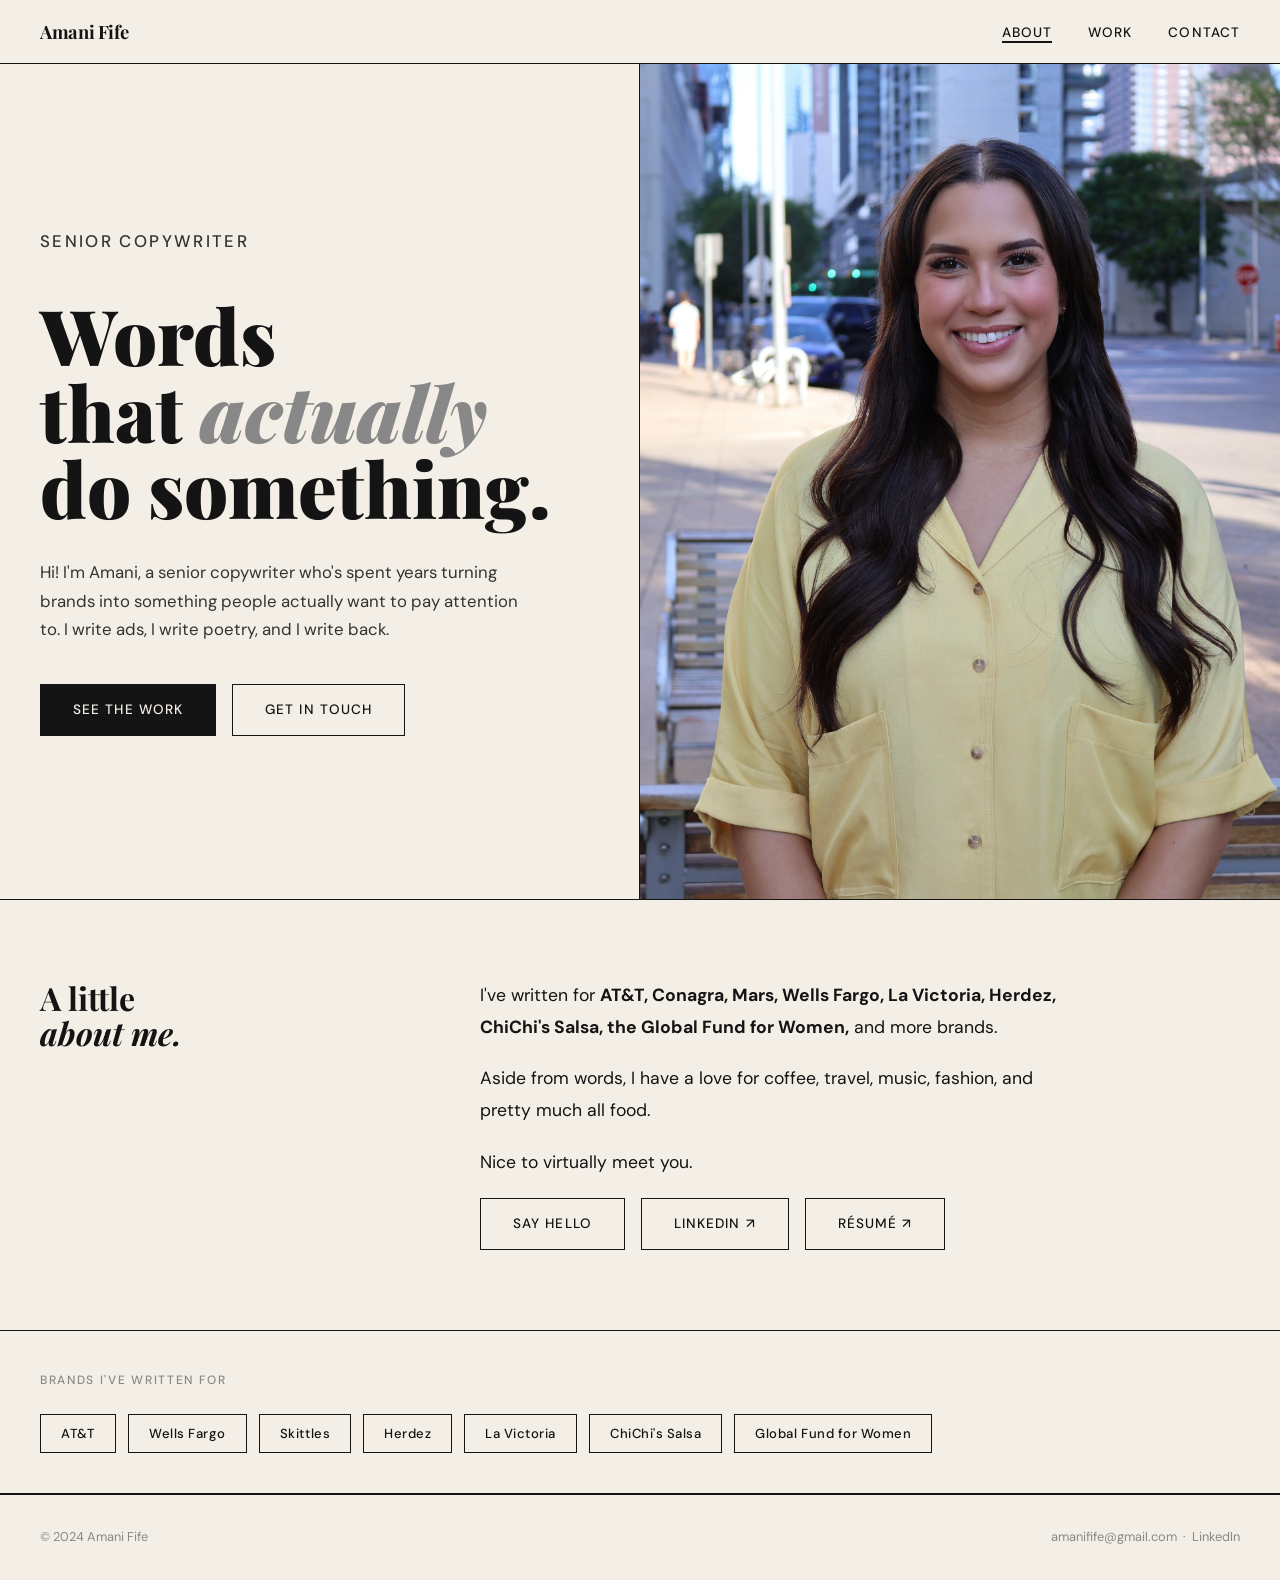
==== index.html @ e17ef288 "Add AT&T to brand list in about section Co-Authored-By: Claude Sonnet 4.6 <noreply@anthropic.com>" ====
<!DOCTYPE html>
<html lang="en">
<head>
  <meta charset="UTF-8" />
  <meta name="viewport" content="width=device-width, initial-scale=1.0" />
  <title>Amani Fife — Senior Copywriter</title>
  <meta name="description" content="Amani Fife is a senior copywriter who's written for brands like AT&T, Mars Wrigley, Wells Fargo, and more." />
  <link rel="icon" href="favicon.svg" type="image/svg+xml" />
  <link rel="stylesheet" href="style.css" />
</head>
<body>

  <!-- NAV -->
  <nav>
    <a href="index.html" class="nav-logo">Amani Fife</a>
    <ul class="nav-links">
      <li><a href="index.html" class="active">About</a></li>
      <li><a href="work.html">Work</a></li>
      <li><a href="contact.html">Contact</a></li>
    </ul>
  </nav>

  <main class="page">

    <!-- HERO -->
    <section class="home-hero">
      <div class="home-hero-text">
        <p class="eyebrow">Senior Copywriter</p>
        <h1>
          Words<br/>
          that <em>actually</em><br/>
          do something.
        </h1>
        <p>
          Hi! I'm Amani, a senior copywriter who's spent years turning brands into something people actually want to pay attention to. I write ads, I write poetry, and I write back.
        </p>
        <div style="display:flex; gap:16px; flex-wrap:wrap;">
          <a href="work.html" class="btn btn-fill">See the work</a>
          <a href="contact.html" class="btn">Get in touch</a>
        </div>
      </div>
      <div class="home-hero-image">
        <img src="photo.jpeg" alt="Amani Fife" />
      </div>
    </section>

    <!-- ABOUT -->
    <section class="home-about">
      <div>
        <h2 class="home-about-label">A little<br/><em>about me.</em></h2>
      </div>
      <div class="home-about-body">
        <p>
          I've written for <strong>AT&T, Conagra, Mars, Wells Fargo, La Victoria, Herdez, ChiChi's Salsa, the Global Fund for Women,</strong> and more brands.
        </p>
        <p>
          Aside from words, I have a love for coffee, travel, music, fashion, and pretty much all food.
        </p>
        <p>
          Nice to virtually meet you.
        </p>
        <div style="display:flex; gap:16px; flex-wrap:wrap; margin-top: 8px;">
          <a href="contact.html" class="btn">Say hello</a>
          <a href="https://www.linkedin.com/in/amanifife/" target="_blank" rel="noopener" class="btn">LinkedIn ↗</a>
          <a href="images/resume.pdf" target="_blank" rel="noopener" class="btn">Résumé ↗</a>
        </div>
      </div>
    </section>

    <!-- CLIENTS STRIP -->
    <section class="clients-strip">
      <p class="eyebrow">Brands I've written for</p>
      <div class="clients-list">
        <a href="att.html" class="client-tag">AT&T</a>
        <a href="wellsfargo-mortgage.html" class="client-tag">Wells Fargo</a>
        <a href="skittles.html" class="client-tag">Skittles</a>
        <a href="herdez.html" class="client-tag">Herdez</a>
        <a href="lavictoria.html" class="client-tag">La Victoria</a>
        <a href="chichis.html" class="client-tag">ChiChi's Salsa</a>
        <a href="globalfund.html" class="client-tag">Global Fund for Women</a>
      </div>
    </section>

  </main>

  <!-- FOOTER -->
  <footer>
    <span>© 2024 Amani Fife</span>
    <span>
      <a href="mailto:amanifife@gmail.com">amanifife@gmail.com</a>
      &nbsp;·&nbsp;
      <a href="https://www.linkedin.com/in/amanifife/" target="_blank" rel="noopener">LinkedIn</a>
    </span>
  </footer>

</body>
</html>
---- style.css ----
/* ============================================
   AMANI FIFE — amani-fife.github.io
   Editorial portfolio stylesheet
   ============================================ */

@import url('https://fonts.googleapis.com/css2?family=Playfair+Display:ital,wght@0,400;0,700;0,900;1,400;1,700&family=DM+Sans:wght@300;400;500&display=swap');

/* --- Variables --- */
:root {
  --cream: #F4EFE6;
  --black: #141414;
  --accent: #E8449A;       /* barbie pink — the pop */
  --accent-dark: #B5307A;
  --muted: #888;
  --serif: 'Playfair Display', Georgia, serif;
  --sans: 'DM Sans', system-ui, sans-serif;
  --nav-height: 64px;
}

/* --- Reset --- */
*, *::before, *::after { box-sizing: border-box; margin: 0; padding: 0; }

html { scroll-behavior: smooth; }

body {
  font-family: var(--sans);
  background: var(--cream);
  color: var(--black);
  font-size: 16px;
  line-height: 1.6;
  -webkit-font-smoothing: antialiased;
}

img { max-width: 100%; display: block; }
a { color: inherit; text-decoration: none; }

/* --- Nav --- */
nav {
  position: fixed;
  top: 0; left: 0; right: 0;
  height: var(--nav-height);
  display: flex;
  align-items: center;
  justify-content: space-between;
  padding: 0 40px;
  background: var(--cream);
  border-bottom: 1.5px solid var(--black);
  z-index: 100;
}

.nav-logo {
  font-family: var(--serif);
  font-size: 1.15rem;
  font-weight: 700;
  letter-spacing: -0.02em;
}

.nav-links {
  display: flex;
  gap: 36px;
  list-style: none;
}

.nav-links a {
  font-size: 0.85rem;
  font-weight: 500;
  letter-spacing: 0.08em;
  text-transform: uppercase;
  position: relative;
  padding-bottom: 2px;
  transition: color 0.2s;
}

.nav-links a::after {
  content: '';
  position: absolute;
  bottom: 0; left: 0;
  width: 0; height: 1.5px;
  background: var(--black);
  transition: width 0.25s ease;
}

.nav-links a:hover::after,
.nav-links a.active::after { width: 100%; }

/* --- Page wrapper --- */
.page {
  padding-top: var(--nav-height);
  min-height: 100vh;
}

/* --- Typography --- */
h1, h2, h3 { font-family: var(--serif); line-height: 1.1; }

.eyebrow {
  font-size: 0.75rem;
  font-weight: 500;
  letter-spacing: 0.14em;
  text-transform: uppercase;
  color: var(--muted);
  margin-bottom: 16px;
}

/* --- Accent pill / tag --- */
.pill {
  display: inline-block;
  background: var(--accent);
  color: var(--black);
  padding: 4px 14px;
  border-radius: 100px;
  font-size: 0.78rem;
  font-weight: 500;
  letter-spacing: 0.06em;
  text-transform: uppercase;
}

/* --- Buttons --- */
.btn {
  display: inline-block;
  padding: 14px 32px;
  font-family: var(--sans);
  font-size: 0.85rem;
  font-weight: 500;
  letter-spacing: 0.08em;
  text-transform: uppercase;
  border: 1.5px solid var(--black);
  background: transparent;
  cursor: pointer;
  transition: background 0.2s, color 0.2s;
}
.btn:hover { background: var(--black); color: var(--cream); }

.btn-fill {
  background: var(--black);
  color: var(--cream);
}
.btn-fill:hover { background: var(--accent); color: var(--black); border-color: var(--accent); }

/* --- Divider --- */
hr {
  border: none;
  border-top: 1.5px solid var(--black);
  margin: 0;
}

/* --- Footer --- */
footer {
  border-top: 1.5px solid var(--black);
  padding: 32px 40px;
  display: flex;
  align-items: center;
  justify-content: space-between;
  font-size: 0.8rem;
  color: var(--muted);
}

footer a { transition: color 0.2s; }
footer a:hover { color: var(--black); }

/* ============================================
   HOME / ABOUT
   ============================================ */

.home-hero {
  display: grid;
  grid-template-columns: 1fr 1fr;
  min-height: calc(100vh - var(--nav-height));
  border-bottom: 1.5px solid var(--black);
}

.home-hero-text {
  padding: 80px 60px 80px 40px;
  display: flex;
  flex-direction: column;
  justify-content: center;
  border-right: 1.5px solid var(--black);
}

.home-hero-text h1 {
  font-size: clamp(3.5rem, 6vw, 6rem);
  font-weight: 900;
  line-height: 1;
  margin-bottom: 32px;
}

.home-hero-text h1 em {
  font-style: italic;
  color: var(--muted);
}

.home-hero-text p {
  font-size: 1.05rem;
  line-height: 1.7;
  max-width: 480px;
  margin-bottom: 40px;
  color: #333;
}

.home-hero-image {
  background: var(--black);
  position: relative;
  overflow: hidden;
}

.home-hero-image img {
  width: 100%;
  height: 100%;
  object-fit: cover;
  opacity: 1;
}

.home-hero-image-placeholder {
  width: 100%;
  height: 100%;
  min-height: 500px;
  display: flex;
  flex-direction: column;
  align-items: center;
  justify-content: center;
  color: rgba(255,255,255,0.25);
  font-family: var(--serif);
  font-style: italic;
  font-size: 1.1rem;
  gap: 12px;
}

.home-about {
  display: grid;
  grid-template-columns: 1fr 2fr;
  padding: 80px 40px;
  gap: 60px;
  border-bottom: 1.5px solid var(--black);
}

.home-about-label {
  font-family: var(--serif);
  font-size: 2rem;
  font-weight: 700;
}

.home-about-body p {
  font-size: 1.1rem;
  line-height: 1.8;
  margin-bottom: 20px;
  max-width: 600px;
}

.clients-strip {
  padding: 40px;
  border-bottom: 1.5px solid var(--black);
}

.clients-strip .eyebrow { margin-bottom: 24px; }

.clients-list {
  display: flex;
  flex-wrap: wrap;
  gap: 12px;
}

.client-tag {
  padding: 8px 20px;
  border: 1.5px solid var(--black);
  font-size: 0.82rem;
  font-weight: 500;
  letter-spacing: 0.04em;
  transition: background 0.2s, color 0.2s;
  text-decoration: none;
  color: inherit;
}

.client-tag:hover {
  background: var(--accent);
  border-color: var(--accent);
}

/* ============================================
   WORK / PORTFOLIO
   ============================================ */

.work-header {
  padding: 80px 40px 60px;
  border-bottom: 1.5px solid var(--black);
}

.work-header h1 {
  font-size: clamp(3rem, 6vw, 7rem);
  font-weight: 900;
  line-height: 1;
}

.work-header h1 span {
  display: block;
  font-style: italic;
  font-weight: 400;
  color: var(--muted);
}

.work-grid {
  display: grid;
  grid-template-columns: 1fr 1fr;
}

.work-item {
  border-bottom: 1.5px solid var(--black);
  border-right: 1.5px solid var(--black);
  overflow: hidden;
  position: relative;
  cursor: pointer;
  background: var(--black);
  min-height: 340px;
  display: flex;
  flex-direction: column;
  justify-content: flex-end;
  padding: 32px;
}

.work-item:nth-child(even) { border-right: none; }

.work-item-bg {
  position: absolute;
  inset: 0;
  background-size: cover;
  background-position: center;
  opacity: 0.4;
  transition: opacity 0.4s ease, transform 0.5s ease;
}

.work-item:hover .work-item-bg {
  opacity: 0.6;
  transform: scale(1.04);
}

.work-item-content {
  position: relative;
  z-index: 2;
}

.work-item-number {
  font-size: 0.72rem;
  letter-spacing: 0.12em;
  text-transform: uppercase;
  color: rgba(255,255,255,0.4);
  margin-bottom: 8px;
}

.work-item h2 {
  font-size: 1.8rem;
  color: var(--cream);
  line-height: 1.1;
  margin-bottom: 8px;
}

.work-item p {
  font-size: 0.85rem;
  color: rgba(255,255,255,0.6);
  letter-spacing: 0.04em;
  text-transform: uppercase;
  font-weight: 500;
}

.work-item .work-arrow {
  position: absolute;
  top: 24px;
  right: 28px;
  font-size: 1.5rem;
  color: rgba(255,255,255,0.3);
  transition: color 0.3s, transform 0.3s;
  z-index: 2;
}

.work-item:hover .work-arrow {
  color: var(--accent);
  transform: translate(4px, -4px);
}

/* Video tiles */
.work-item-video-bg {
  position: absolute;
  inset: 0;
  width: 100%;
  height: 100%;
  object-fit: cover;
  opacity: 0.4;
  transition: opacity 0.4s ease;
}

.work-item-video:hover .work-item-video-bg {
  opacity: 0.7;
}

/* ============================================
   POETRY
   ============================================ */

.poetry-header {
  display: grid;
  grid-template-columns: 1fr 1fr;
  border-bottom: 1.5px solid var(--black);
}

.poetry-header-text {
  padding: 80px 60px 80px 40px;
  border-right: 1.5px solid var(--black);
  display: flex;
  flex-direction: column;
  justify-content: center;
}

.poetry-header-text h1 {
  font-size: clamp(3rem, 5vw, 5.5rem);
  font-weight: 900;
  font-style: italic;
  line-height: 1.05;
  margin-bottom: 24px;
}

.poetry-header-text p {
  font-size: 1rem;
  color: #555;
  line-height: 1.7;
  max-width: 400px;
}

.poetry-header-quote {
  padding: 80px 40px;
  display: flex;
  align-items: center;
  justify-content: center;
  background: var(--black);
  color: var(--cream);
}

.poetry-header-quote blockquote {
  font-family: var(--serif);
  font-style: italic;
  font-size: clamp(1.3rem, 2.5vw, 2rem);
  line-height: 1.5;
  max-width: 400px;
}

.poetry-header-quote cite {
  display: block;
  margin-top: 24px;
  font-family: var(--sans);
  font-style: normal;
  font-size: 0.8rem;
  letter-spacing: 0.1em;
  text-transform: uppercase;
  color: var(--accent);
}

.poetry-placeholder {
  padding: 100px 40px;
  text-align: center;
  border-bottom: 1.5px solid var(--black);
}

.poetry-placeholder .big-text {
  font-family: var(--serif);
  font-size: clamp(1.5rem, 4vw, 3.5rem);
  font-style: italic;
  line-height: 1.4;
  max-width: 700px;
  margin: 0 auto 40px;
  color: #555;
}

.poetry-coming-soon {
  display: flex;
  flex-direction: column;
  align-items: center;
  gap: 16px;
}

.poetry-lines {
  display: grid;
  grid-template-columns: repeat(3, 1fr);
  border-top: 1.5px solid var(--black);
}

.poetry-line-item {
  padding: 60px 40px;
  border-right: 1.5px solid var(--black);
  border-bottom: 1.5px solid var(--black);
}

.poetry-line-item:nth-child(3n) { border-right: none; }

.poetry-line-item .line-num {
  font-size: 3rem;
  font-family: var(--serif);
  font-weight: 900;
  color: var(--accent);
  line-height: 1;
  margin-bottom: 16px;
}

.poetry-line-item p {
  font-family: var(--serif);
  font-style: italic;
  font-size: 1.1rem;
  color: #666;
}

/* ============================================
   CONTACT
   ============================================ */

.contact-hero {
  padding: 100px 40px;
  border-bottom: 1.5px solid var(--black);
  display: flex;
  flex-direction: column;
  align-items: flex-start;
  gap: 32px;
}

.contact-hero h1 {
  font-size: clamp(3rem, 7vw, 8rem);
  font-weight: 900;
  line-height: 0.95;
  max-width: 900px;
}

.contact-hero h1 em {
  font-style: italic;
  color: var(--muted);
}

.contact-links {
  display: grid;
  grid-template-columns: 1fr 1fr;
  border-top: 1.5px solid var(--black);
}

.contact-link-item {
  padding: 60px 40px;
  border-right: 1.5px solid var(--black);
  border-bottom: 1.5px solid var(--black);
  display: flex;
  flex-direction: column;
  justify-content: space-between;
  gap: 40px;
  transition: background 0.2s;
}

.contact-link-item:nth-child(even) { border-right: none; }
.contact-link-item:hover { background: var(--accent); }

.contact-link-item .eyebrow { margin-bottom: 0; }

.contact-link-item h2 {
  font-size: 2rem;
  font-weight: 700;
  word-break: break-all;
}

.contact-link-arrow {
  font-size: 2rem;
  align-self: flex-end;
  transition: transform 0.3s;
}

.contact-link-item:hover .contact-link-arrow {
  transform: translate(6px, -6px);
}

/* ============================================
   RESPONSIVE
   ============================================ */

@media (max-width: 768px) {
  nav { padding: 0 20px; }
  .nav-links { gap: 20px; }

  .home-hero,
  .home-about,
  .poetry-header,
  .contact-links,
  .work-grid,
  .poetry-lines { grid-template-columns: 1fr; }

  .home-hero-text { padding: 60px 20px; }
  .home-hero-text h1 { font-size: 3.5rem; }
  .home-hero-image { min-height: 320px; }
  .home-hero-image-placeholder { min-height: 320px; }
  .home-about { padding: 60px 20px; }
  .clients-strip { padding: 40px 20px; }

  .work-header { padding: 60px 20px 40px; }
  .work-item { border-right: none; min-height: 280px; }
  .work-item:nth-child(even) { border-right: none; }

  .poetry-header-text { padding: 60px 20px; border-right: none; }
  .poetry-header-quote { padding: 60px 20px; }
  .poetry-lines { grid-template-columns: 1fr; }
  .poetry-line-item { border-right: none; }
  .poetry-placeholder { padding: 60px 20px; }

  .contact-hero { padding: 60px 20px; }
  .contact-link-item { border-right: none; padding: 40px 20px; }

  footer { padding: 24px 20px; flex-direction: column; gap: 12px; text-align: center; }
}
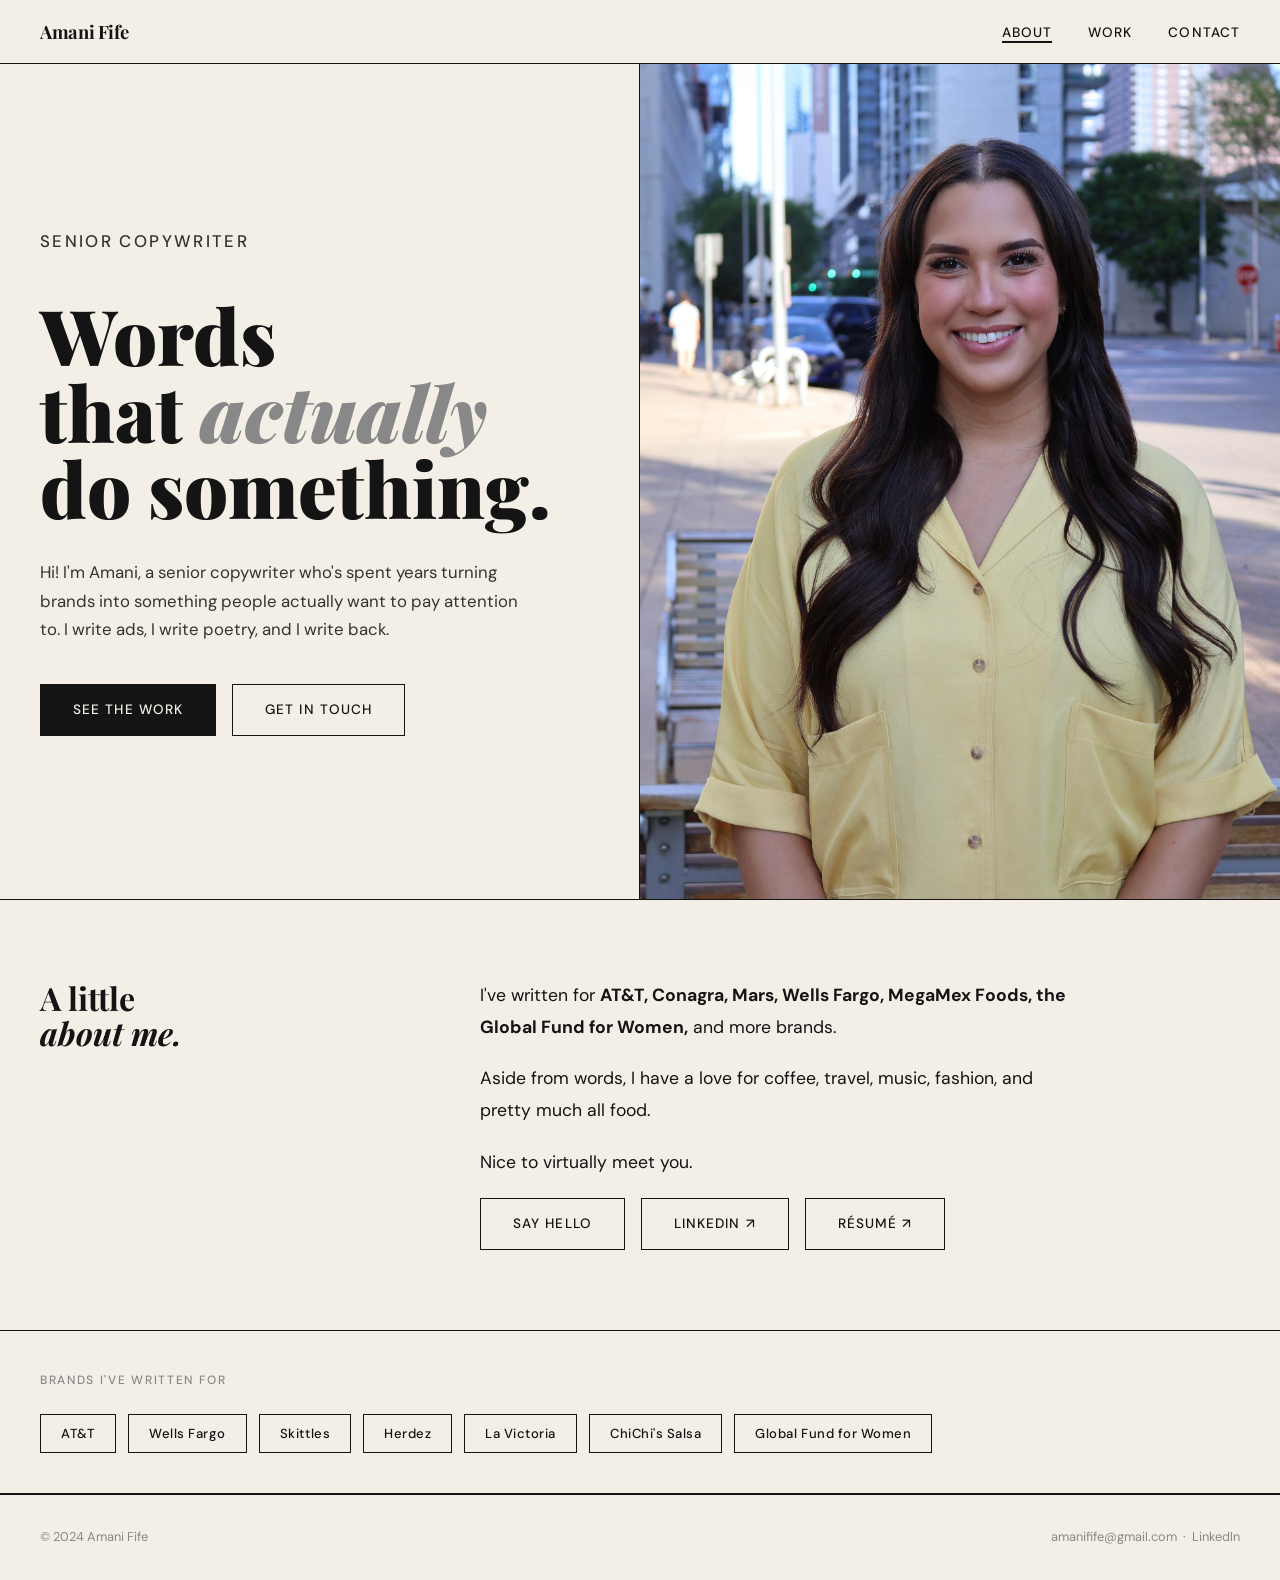
==== commit 68ca3786: "Update brand list in about section Co-Authored-By: Claude Sonnet 4.6 <noreply@anthropic.com>" ====
--- a/index.html
+++ b/index.html
@@ -51,7 +51,7 @@
       </div>
       <div class="home-about-body">
         <p>
-          I've written for <strong>AT&T, Conagra, Mars, Wells Fargo, La Victoria, Herdez, ChiChi's Salsa, the Global Fund for Women,</strong> and more brands.
+          I've written for <strong>AT&T, Conagra, Mars, Wells Fargo, MegaMex Foods, the Global Fund for Women,</strong> and more brands.
         </p>
         <p>
           Aside from words, I have a love for coffee, travel, music, fashion, and pretty much all food.
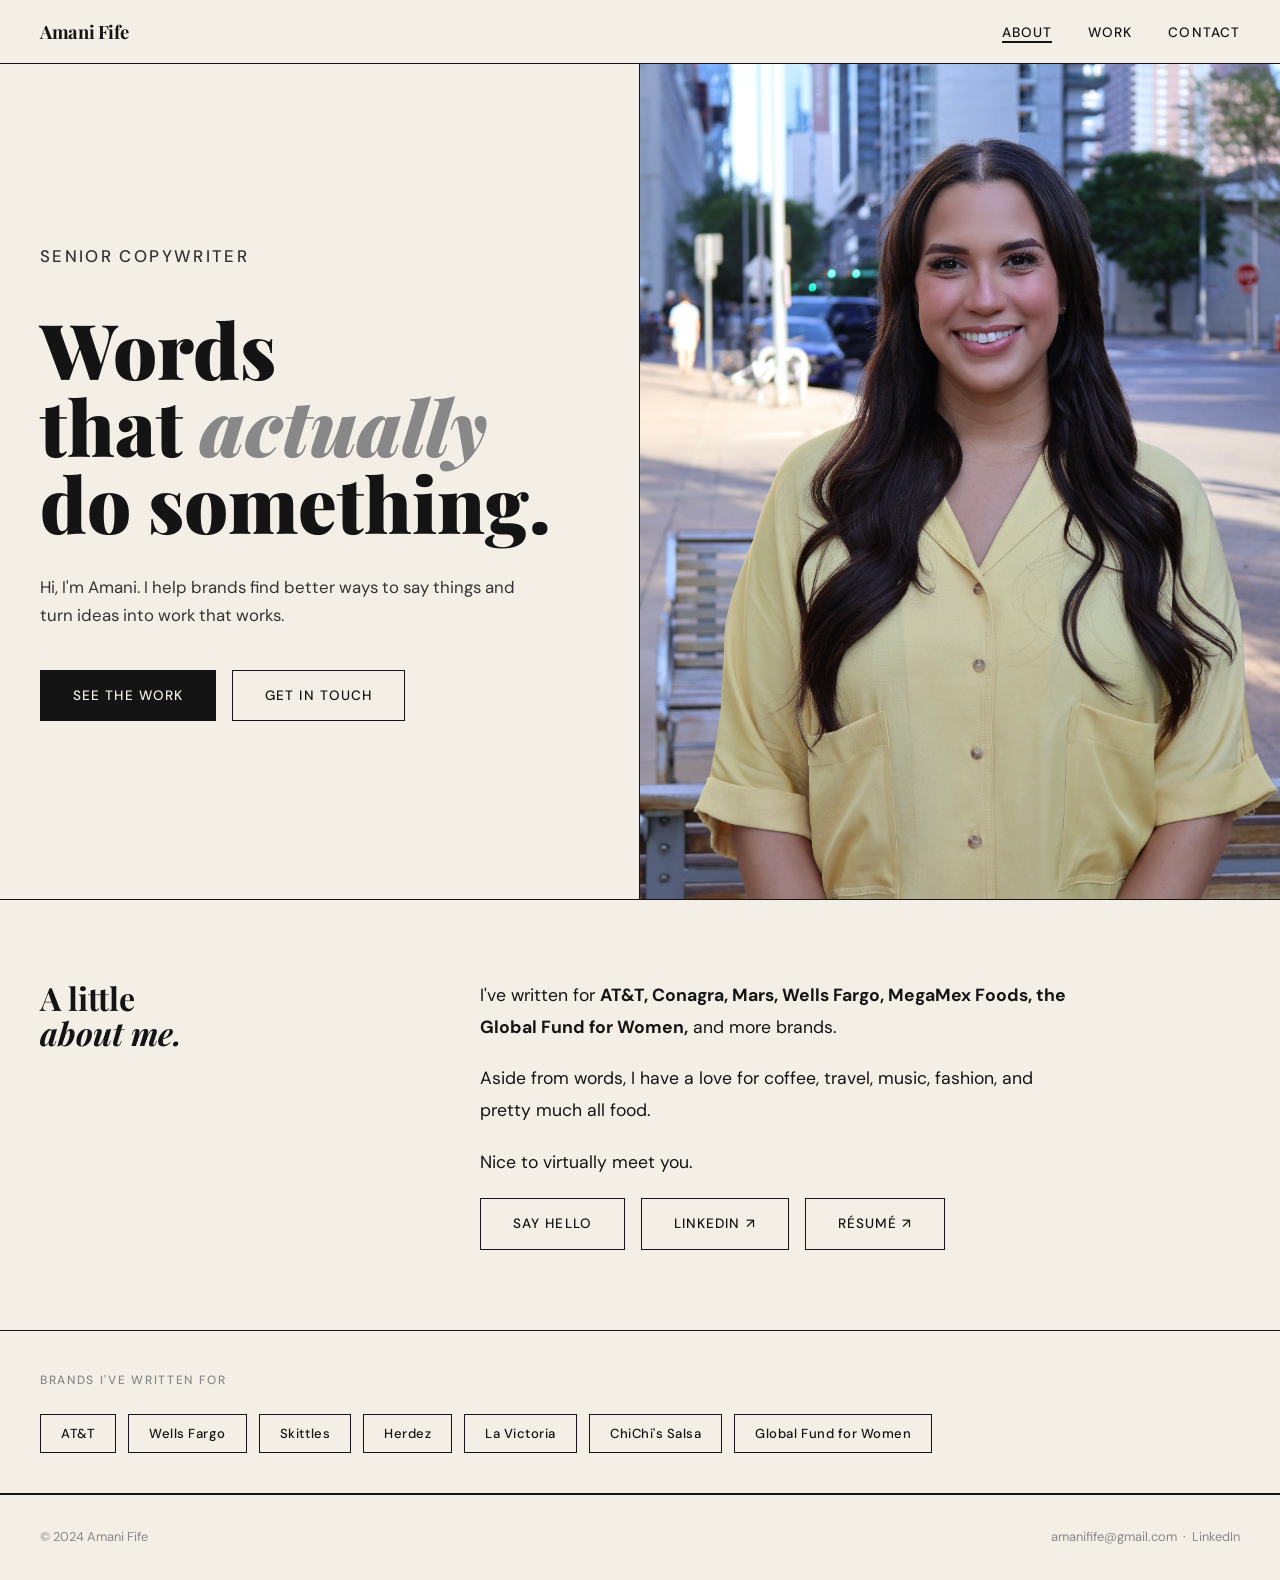
==== commit 8d06fa1e: "Update hero bio copy Co-Authored-By: Claude Sonnet 4.6 <noreply@anthropic.com>" ====
--- a/index.html
+++ b/index.html
@@ -32,7 +32,7 @@
           do something.
         </h1>
         <p>
-          Hi! I'm Amani, a senior copywriter who's spent years turning brands into something people actually want to pay attention to. I write ads, I write poetry, and I write back.
+          Hi, I'm Amani. I help brands find better ways to say things and turn ideas into work that works.
         </p>
         <div style="display:flex; gap:16px; flex-wrap:wrap;">
           <a href="work.html" class="btn btn-fill">See the work</a>
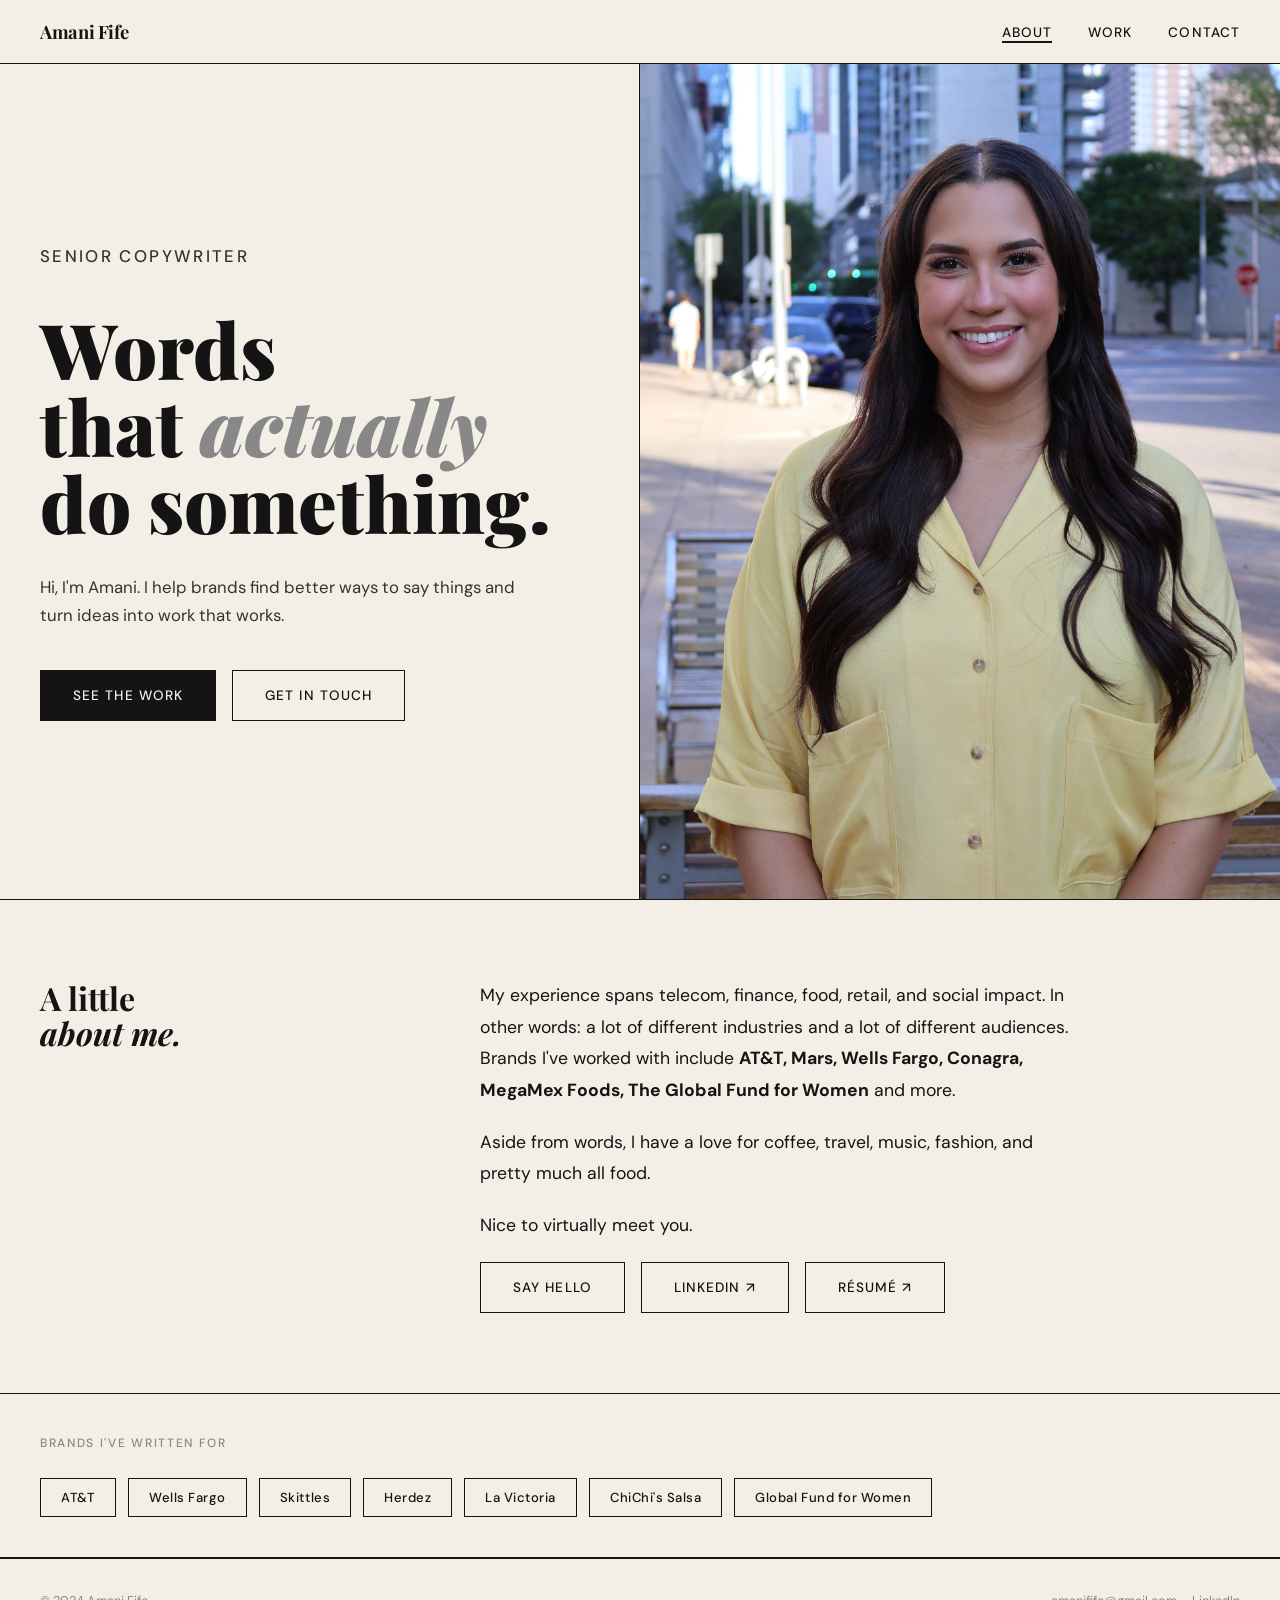
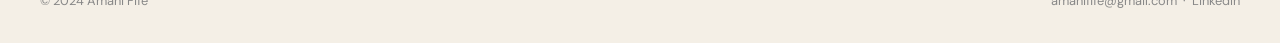
==== commit a562ab7b: "Update about section brand paragraph Co-Authored-By: Claude Sonnet 4.6 <noreply@anthropic.com>" ====
--- a/index.html
+++ b/index.html
@@ -51,7 +51,7 @@
       </div>
       <div class="home-about-body">
         <p>
-          I've written for <strong>AT&T, Conagra, Mars, Wells Fargo, MegaMex Foods, the Global Fund for Women,</strong> and more brands.
+          My experience spans telecom, finance, food, retail, and social impact. In other words: a lot of different industries and a lot of different audiences. Brands I've worked with include <strong>AT&T, Mars, Wells Fargo, Conagra, MegaMex Foods, The Global Fund for Women</strong> and more.
         </p>
         <p>
           Aside from words, I have a love for coffee, travel, music, fashion, and pretty much all food.
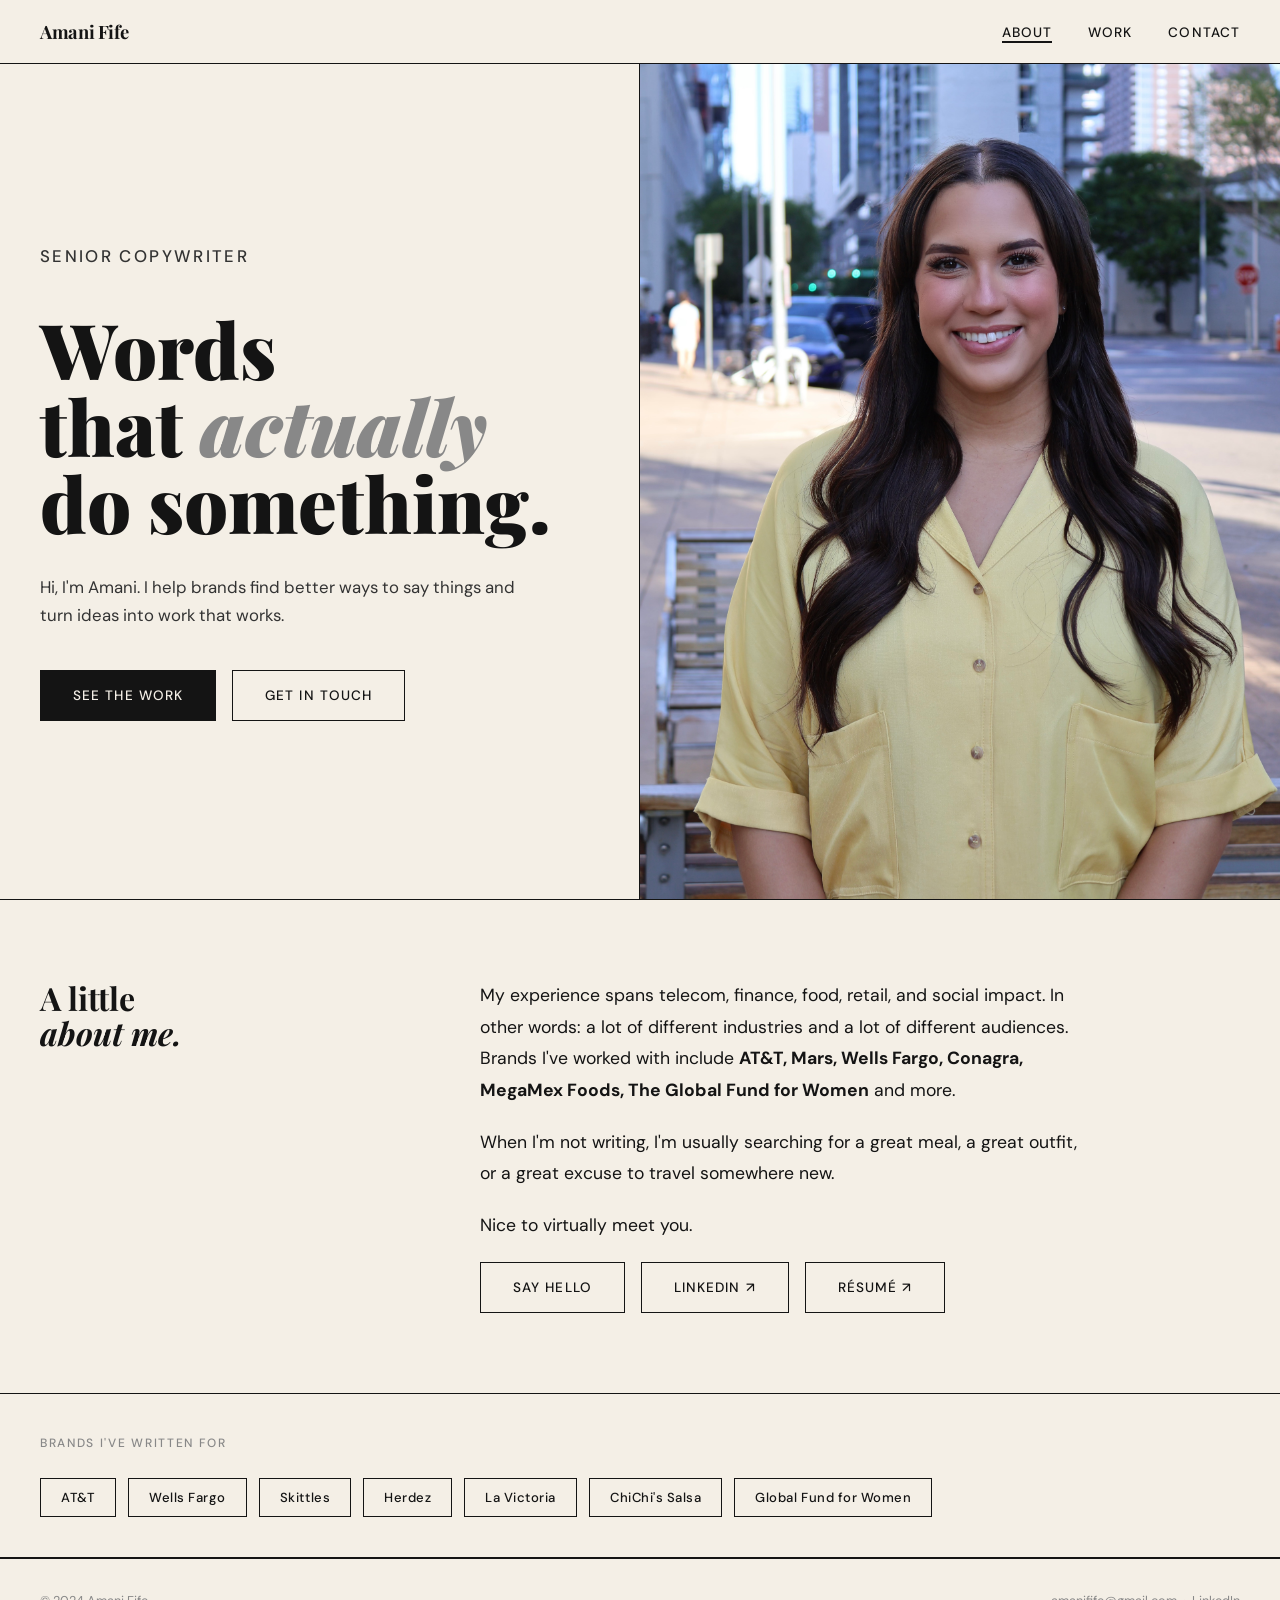
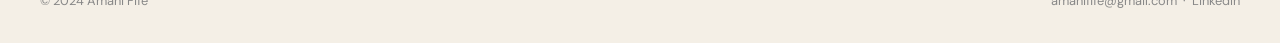
==== commit 0222ee23: "Update personal interests paragraph in about section Co-Authored-By: Claude Sonnet 4.6 <noreply@anth" ====
--- a/index.html
+++ b/index.html
@@ -54,7 +54,7 @@
           My experience spans telecom, finance, food, retail, and social impact. In other words: a lot of different industries and a lot of different audiences. Brands I've worked with include <strong>AT&T, Mars, Wells Fargo, Conagra, MegaMex Foods, The Global Fund for Women</strong> and more.
         </p>
         <p>
-          Aside from words, I have a love for coffee, travel, music, fashion, and pretty much all food.
+          When I'm not writing, I'm usually searching for a great meal, a great outfit, or a great excuse to travel somewhere new.
         </p>
         <p>
           Nice to virtually meet you.
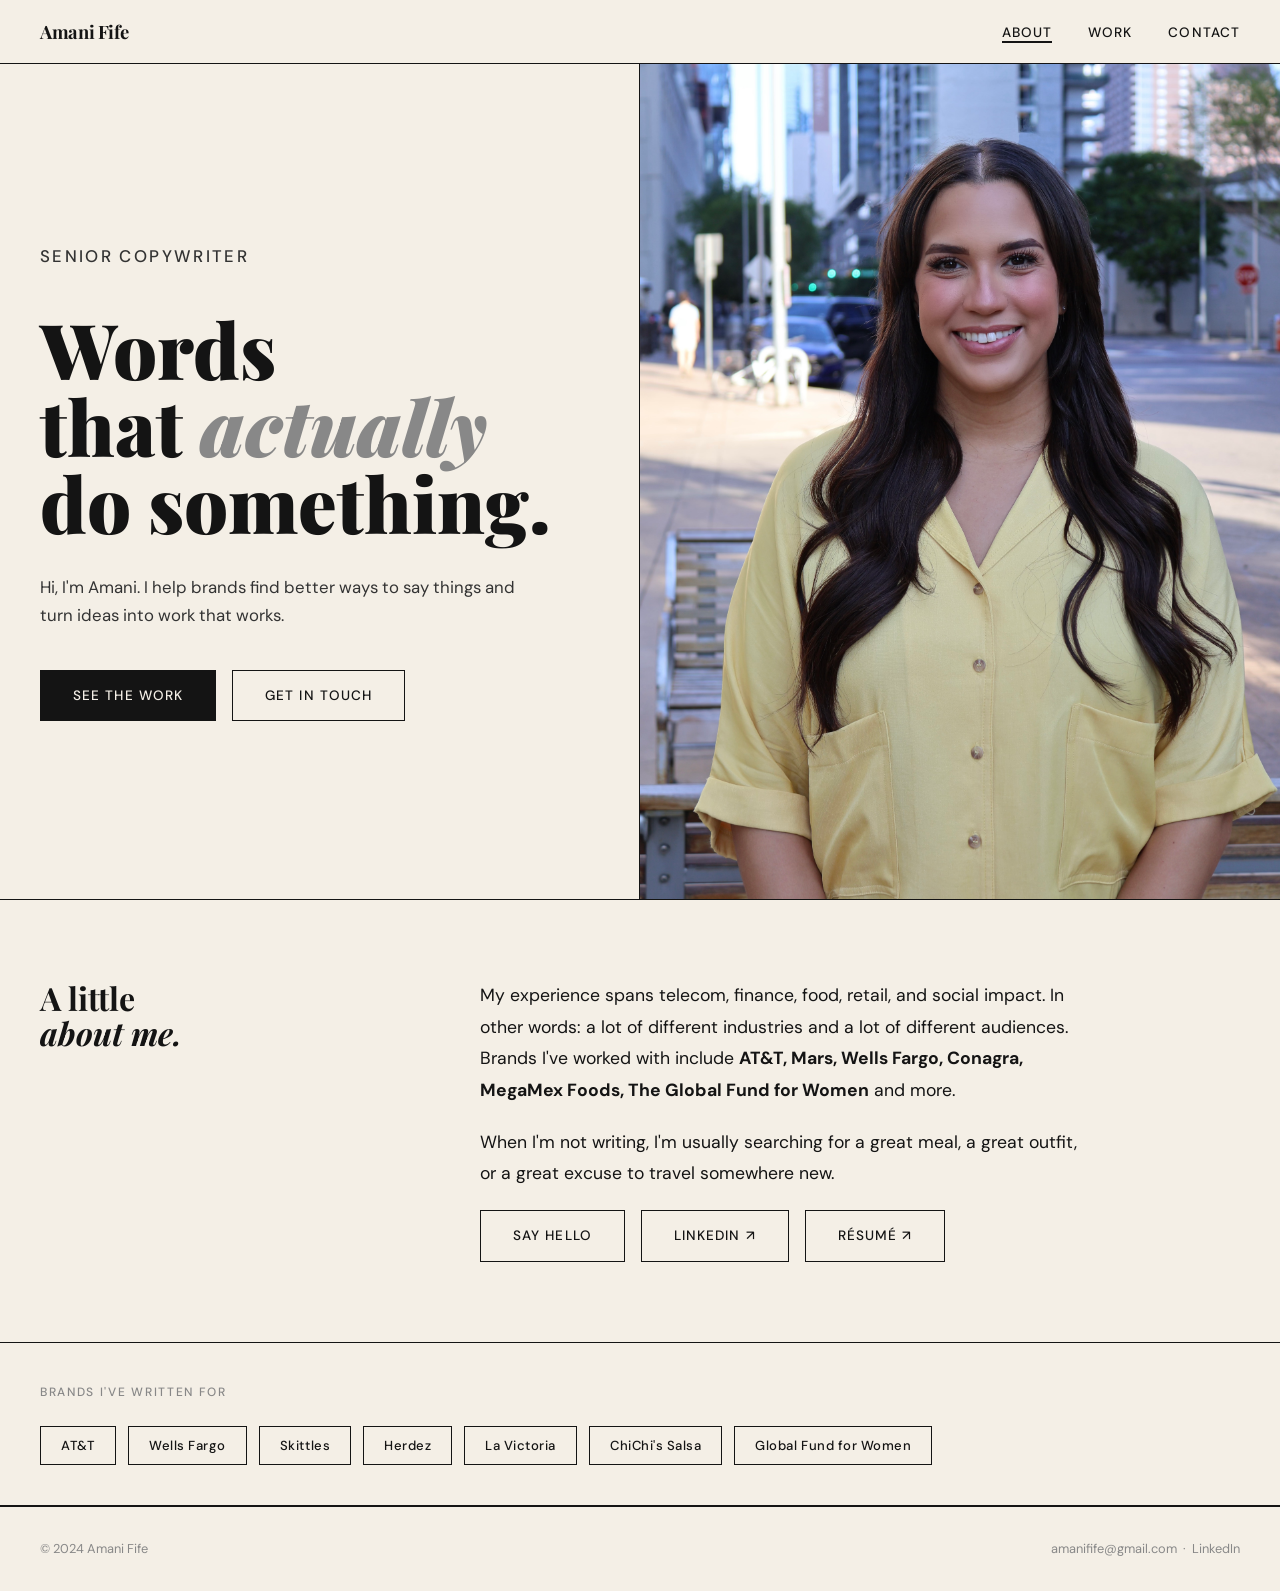
==== commit 88f1acf4: "Remove 'Nice to virtually meet you' line from about section Co-Authored-By: Claude Sonnet 4.6 <norep" ====
--- a/index.html
+++ b/index.html
@@ -57,7 +57,6 @@
           When I'm not writing, I'm usually searching for a great meal, a great outfit, or a great excuse to travel somewhere new.
         </p>
         <p>
-          Nice to virtually meet you.
         </p>
         <div style="display:flex; gap:16px; flex-wrap:wrap; margin-top: 8px;">
           <a href="contact.html" class="btn">Say hello</a>
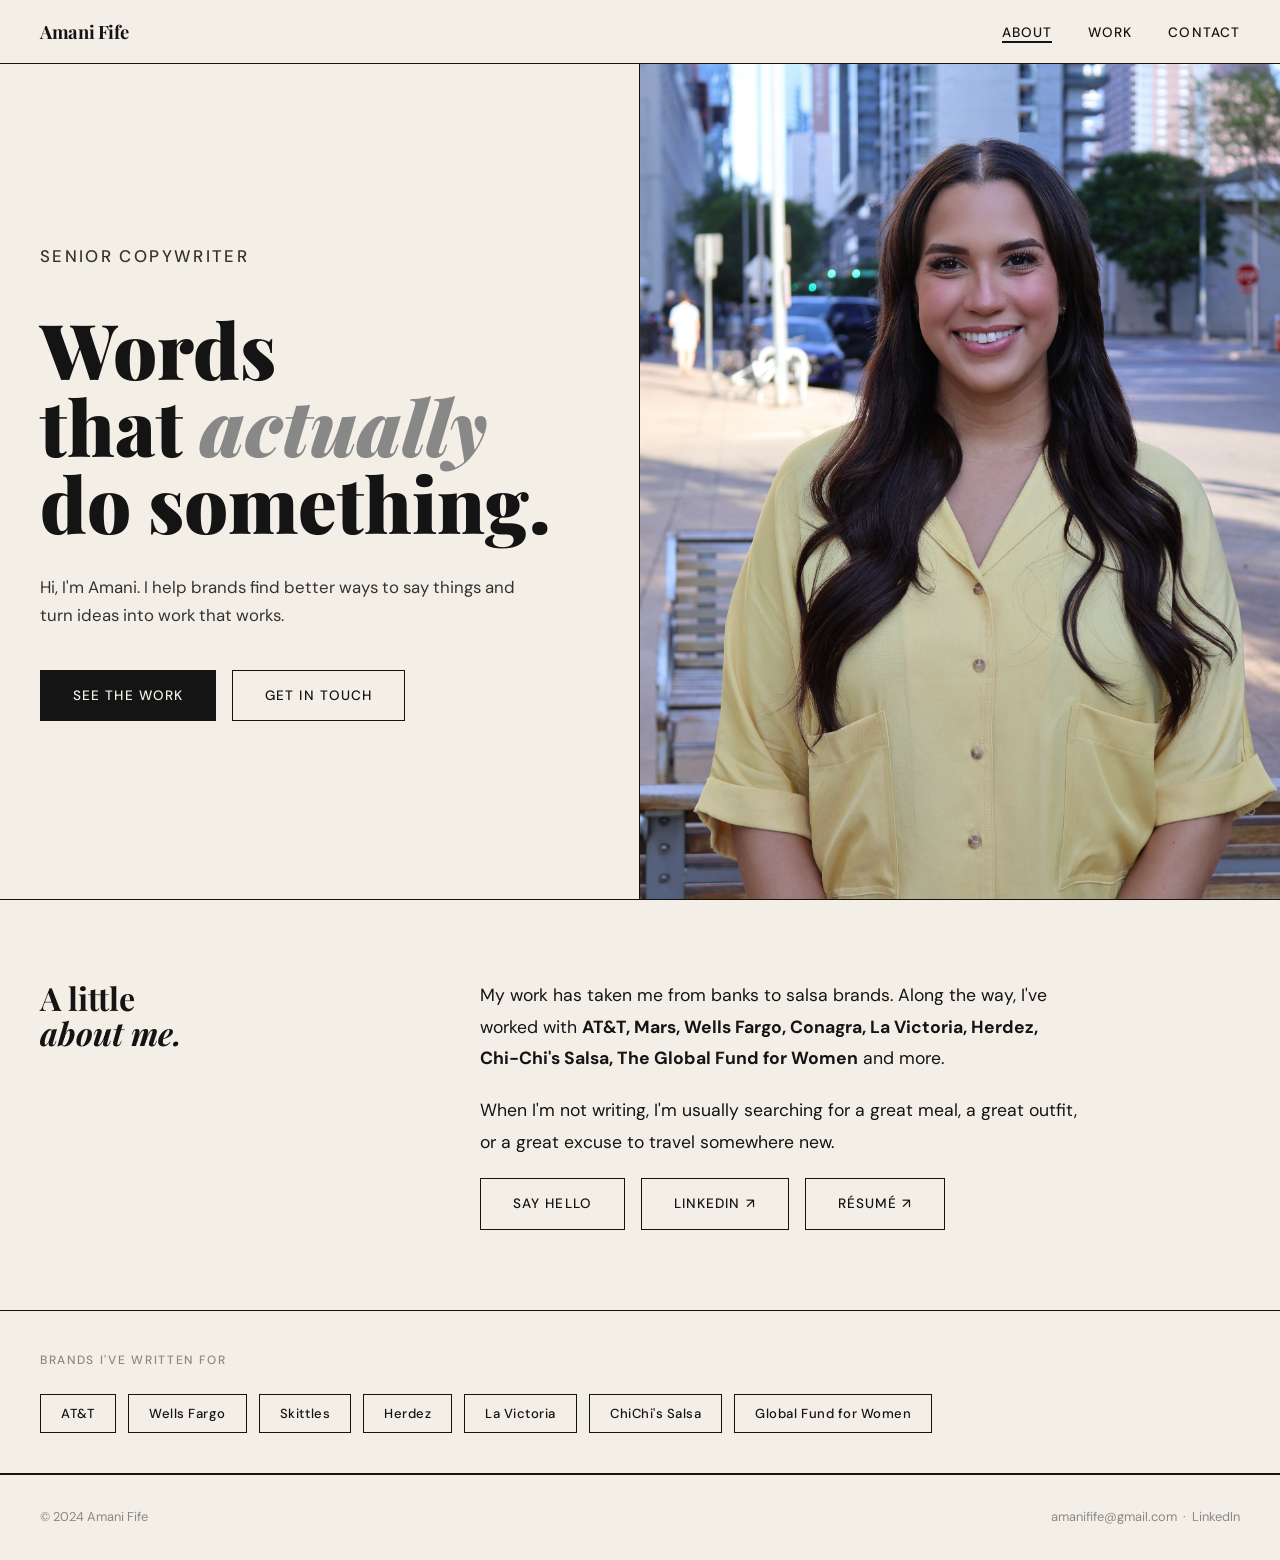
==== commit 63c31bbd: "Update about section brand paragraph Co-Authored-By: Claude Sonnet 4.6 <noreply@anthropic.com>" ====
--- a/index.html
+++ b/index.html
@@ -51,7 +51,7 @@
       </div>
       <div class="home-about-body">
         <p>
-          My experience spans telecom, finance, food, retail, and social impact. In other words: a lot of different industries and a lot of different audiences. Brands I've worked with include <strong>AT&T, Mars, Wells Fargo, Conagra, MegaMex Foods, The Global Fund for Women</strong> and more.
+          My work has taken me from banks to salsa brands. Along the way, I've worked with <strong>AT&T, Mars, Wells Fargo, Conagra, La Victoria, Herdez, Chi-Chi's Salsa, The Global Fund for Women</strong> and more.
         </p>
         <p>
           When I'm not writing, I'm usually searching for a great meal, a great outfit, or a great excuse to travel somewhere new.
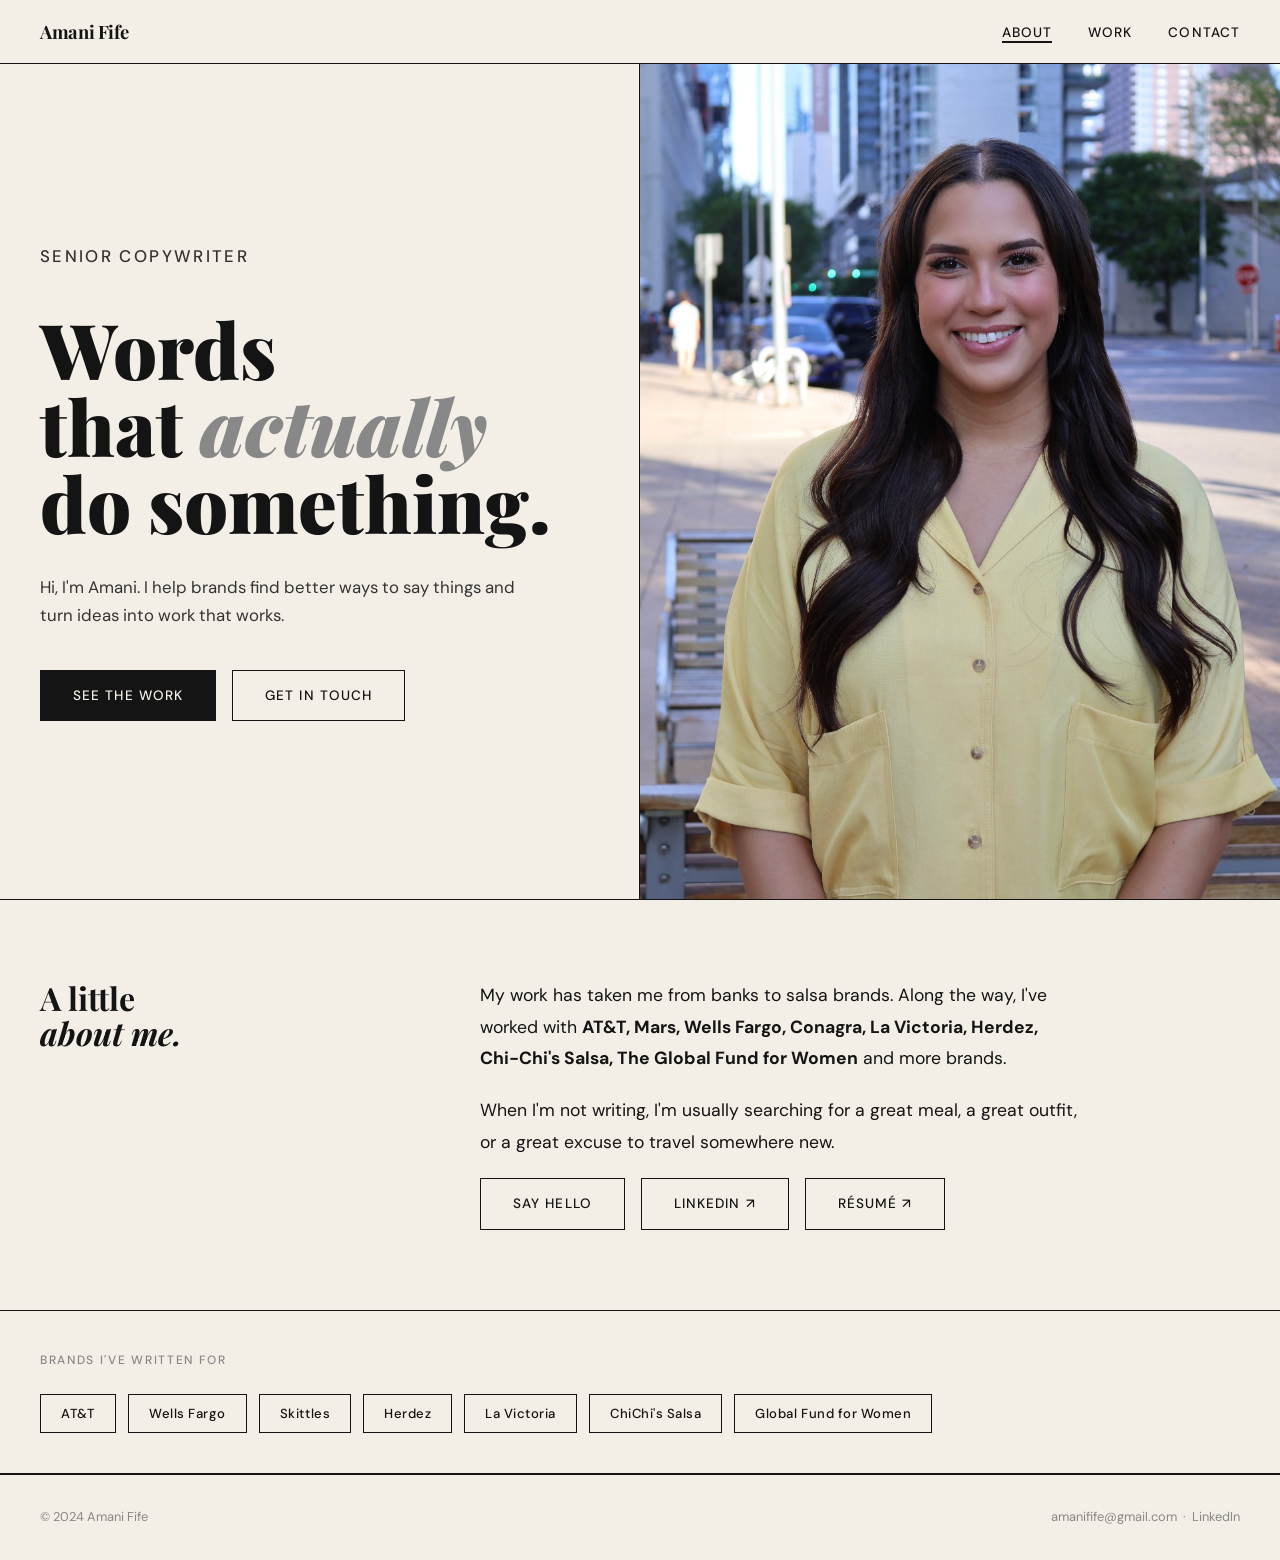
==== commit 8bad35f1: "Tweak brand paragraph ending Co-Authored-By: Claude Sonnet 4.6 <noreply@anthropic.com>" ====
--- a/index.html
+++ b/index.html
@@ -51,7 +51,7 @@
       </div>
       <div class="home-about-body">
         <p>
-          My work has taken me from banks to salsa brands. Along the way, I've worked with <strong>AT&T, Mars, Wells Fargo, Conagra, La Victoria, Herdez, Chi-Chi's Salsa, The Global Fund for Women</strong> and more.
+          My work has taken me from banks to salsa brands. Along the way, I've worked with <strong>AT&T, Mars, Wells Fargo, Conagra, La Victoria, Herdez, Chi-Chi's Salsa, The Global Fund for Women</strong> and more brands.
         </p>
         <p>
           When I'm not writing, I'm usually searching for a great meal, a great outfit, or a great excuse to travel somewhere new.
